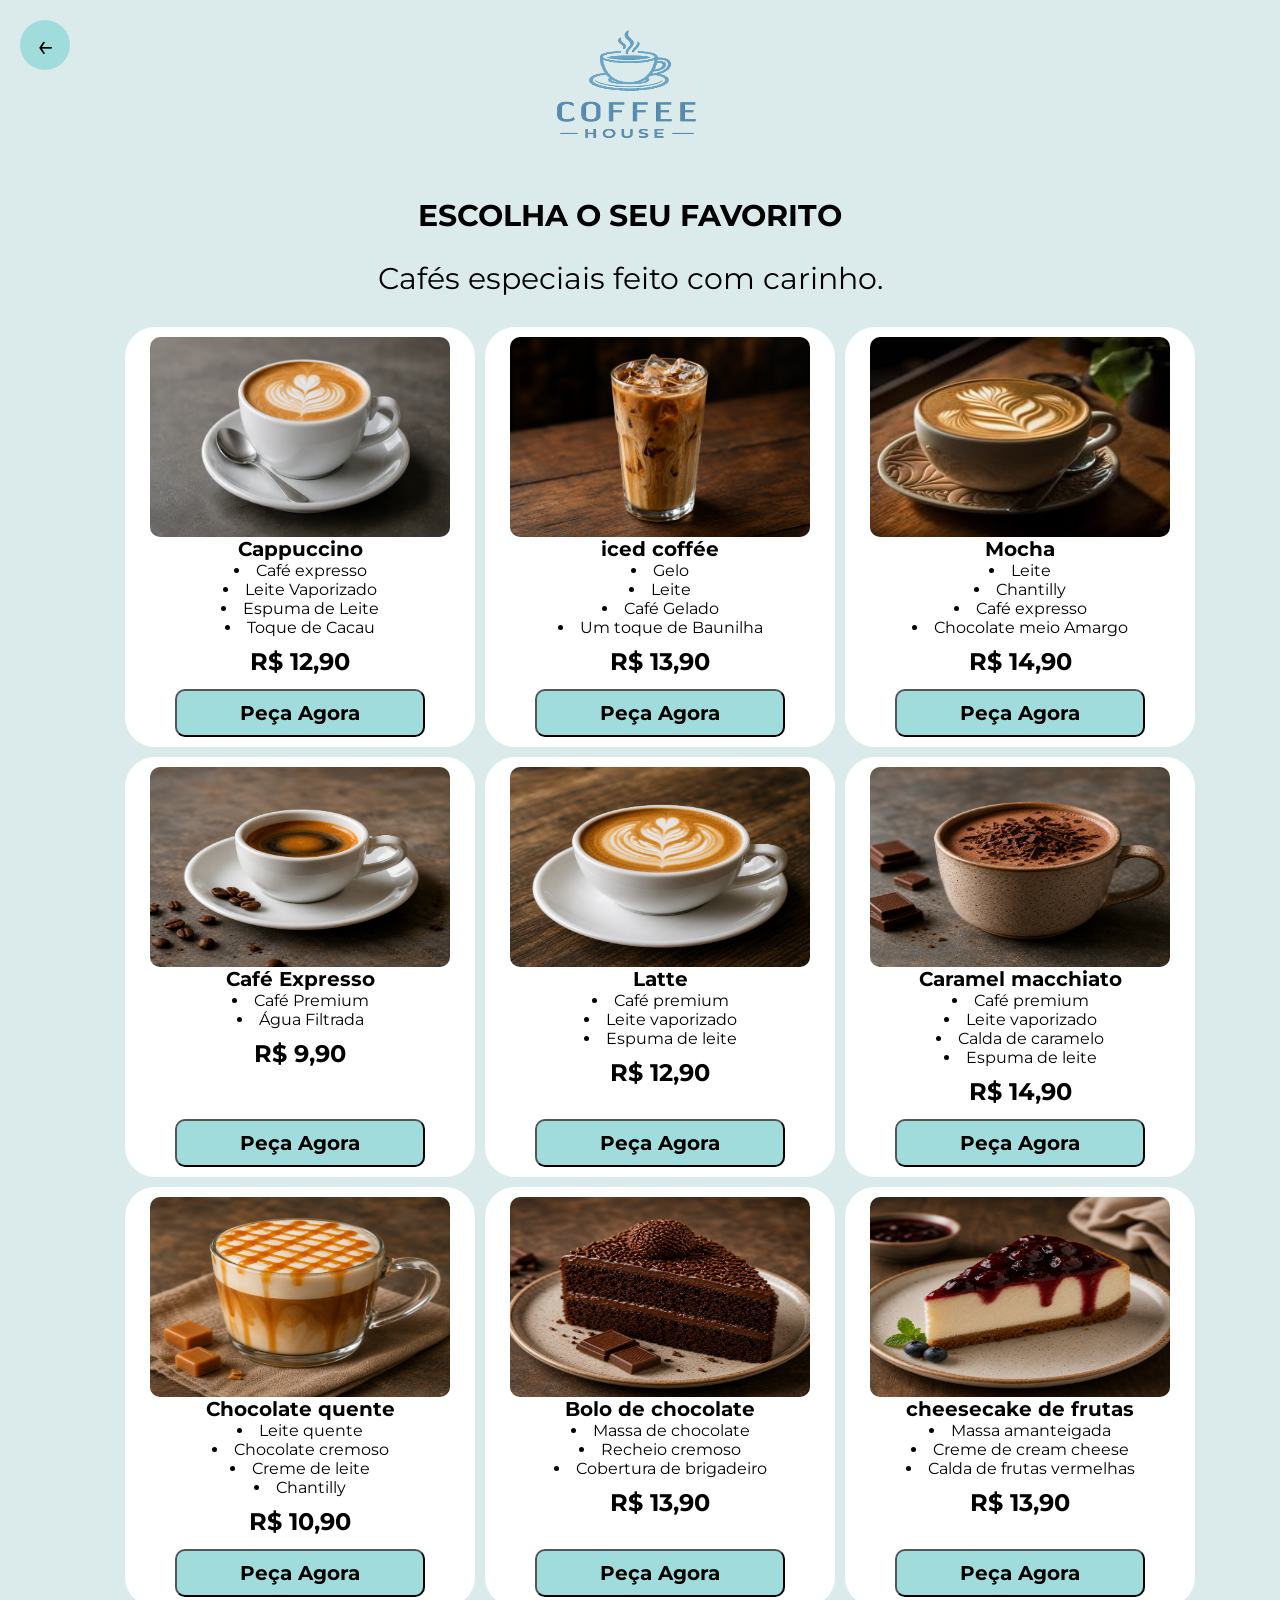
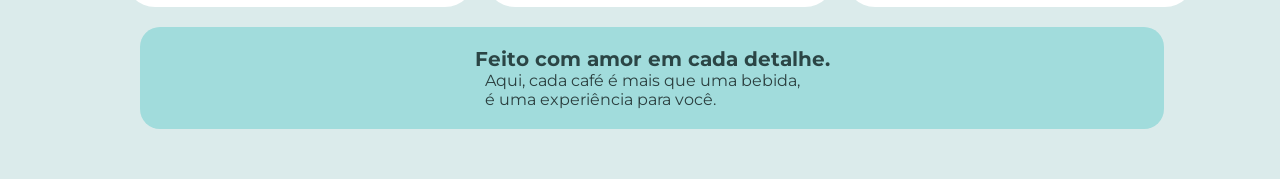
==== cardapio.html @ e8598930 "projeto coffe house" ====
<!DOCTYPE html>
<html lang="pt-br">
<head>
    <meta charset="UTF-8">
    <meta name="viewport" content="width=device-width, initial-scale=1.0">
    <link rel="preconnect" href="https://fonts.googleapis.com">
    <link rel="preconnect" href="https://fonts.gstatic.com" crossorigin>
    <link href="https://fonts.googleapis.com/css2?family=Montserrat:ital,wght@0,100..900;1,100..900&display=swap" rel="stylesheet">
    <link rel="stylesheet" href="styles.css">
    <title>cardapio</title>
</head>
<body class="container">
   
    <div class="inicio">
        <img src="assets/logo.png" alt="logo-image" class="image-logo">
        <h1>ESCOLHA O SEU FAVORITO</h1>
        <p>Cafés especiais feito com carinho.</p>
    </div>

    
    
<main class="cardapio-container">

    <section class="cards-cardapio">
      
        <div class="card-cardapio">
            <img src="assets/card1.png" alt="cafe-image">
            <h1>Cappuccino </h1>
          
            <ul>
              <li>Café expresso</li>
              <li>Leite Vaporizado</li>
              <li>Espuma de Leite</li>
              <li>Toque de Cacau</li>
            </ul>
        
           
            <h2>R$ 12,90</h2>
            <button>Peça Agora</button>
        </div>
   
         <div class="card-cardapio">
             <img src="assets/card2.png" alt="cafe-image">
               
              <h1>iced coffée</h1>
              
           <ul>
              <li>Gelo</li>
              <li>Leite</li>
              <li>Café Gelado</li>
              <li>Um toque de Baunilha</li>
           </ul>
              
              <h2>R$ 13,90</h2>
              <button>Peça Agora</button>

         </div>
   
          <div class="card-cardapio">
              <img src="assets/card3.jpg" alt="cafe-image">

              <h1>Mocha</h1>
        
           <ul>  
              <li>Leite</li>
              <li>Chantilly</li>
              <li>Café expresso</li>
              <li>Chocolate meio Amargo</li>
           </ul>  
              
              <h2>R$ 14,90</h2>
              <button>Peça Agora</button>
            
        </div>
   
        <div class="card-cardapio">
          <img src="assets/expresso.png" alt="cafe-image">
          <h1>Café Expresso</h1>

         <ul>
          <li>Café Premium</li>
          <li>Água Filtrada</li>
         </ul> 
         
         <h2>R$ 9,90</h2>
         <button>Peça Agora</button>
        </div>
   
         <div class="card-cardapio">
            <img src="assets/latte.png" alt="cafe-image">
            <h1>Latte</h1>
        <ul>
            <li>Café premium</li>
            <li>Leite vaporizado</li>
            <li>Espuma de leite</li>
        </ul>
            <h2>R$ 12,90</h2>
            <button>Peça Agora</button>
         </div>
    
        <div class="card-cardapio">
            <img src="assets/chocolate.png" alt="cafe-image">
            <h1>Caramel macchiato</h1>
        <ul>
            <li>Café premium</li>
            <li>Leite vaporizado</li>
            <li>Calda de caramelo</li>
            <li>Espuma de leite</li>
        </ul>
           
        <h2>R$ 14,90</h2>
            <button>Peça Agora</button>
        </div>
    
        <div class="card-cardapio">
            <img src="assets/caramel.png" alt="cafe-image">
            <h1>Chocolate quente</h1>
         <ul>
           <li>Leite quente</li>
           <li>Chocolate cremoso</li>
           <li>Creme de leite</li>
           <li>Chantilly</li>
        </ul>
           
        <h2>R$ 10,90</h2>
           <button>Peça Agora</button>
        </div>

         <div class="card-cardapio">
            <img src="assets/bolo.png" alt="bolo-image">
            <h1>Bolo de chocolate</h1>
         <ul>
           <li>Massa de chocolate</li>
           <li>Recheio cremoso</li>
           <li>Cobertura de brigadeiro</li>
        </ul>
          
        <h2>R$ 13,90</h2>
           <button>Peça Agora</button>
        </div>
    
         <div class="card-cardapio">
            <img src="assets/cheesecake.png" alt="bolo-image">
            <h1>cheesecake de frutas</h1>
        <ul>
            <li>Massa amanteigada</li>
            <li>Creme de cream cheese</li>
            <li>Calda de frutas vermelhas</li>
        </ul>
            <h2>R$ 13,90</h2>
            <button>Peça Agora</button>
         </div>
    
    </section>

</main>

<footer class="footer">

    <div class="final">
        <h1>Feito com amor em cada detalhe.</h1>
        <p>Aqui, cada café é mais que uma bebida,<br>é uma experiência para você.</p>
    </div>

</footer>

<a href="index.html" class="voltar">
   ←
</a>
</body>
</html>
---- styles.css ----
*{
    margin:0;
    padding: 0;
    box-sizing: border-box;
    font-family: "Montserrat", sans-serif;
}
  

body{
    background:rgb(219, 235, 235);
   animation: aparecer 0.5s ease;
}

@keyframes aparecer{
 from{
    opacity: 0;
 }

 to{
    opacity: 1;
}
}

  .card{
    display: flex;
    gap:700px;
    border-radius: none;
    background-color: white;
    max-height:100px;
    padding:-100px;
    position: relative;
    align-items: flex-start;
    overflow: visible;
  }

.logo{
    width: 220px;
    height: 220px;
    margin-top: -50px;
    margin-left: 20px;
}

.menu{
    display: flex;
    list-style: none;
    gap: 40px;
    margin-top: 50px;
    font-size: 20px;
    
}

.card a{
    text-decoration: none;
    color:black;
}

.card a{
    color: black;
}

.card a:hover{
    color: rgb(169, 107, 107);
}

.banner-inicio{
    width: 100%;
    height: 600px;

}

.text{
    position: absolute;
    top: 200px;
    left: 100px;
    max-width: 520px;
}


.cards h1{
    font-size: 80px;
    color: white;
}

.cards p{
    font-size: 30px;
    color:white;
}

.cards button{
    margin-top: 30px;
    margin-left: -10px;
    padding: 20px;
    border-radius: 10px;
    font-size: 20px;
    background: rgb(161, 220, 220);
    color: black;
    font-weight: bolder;
    cursor: pointer;
    transition: 0.3s;
    
}


.cards button:hover{
    background:  rgb(41, 129, 129);
    
}

.cafe-cards img{
    width: 300px;
    height: 200px;
    border-radius: 10px;
}

.cafe-cards{
     display:flex;
    justify-content: center;
    align-items: center;
    gap: 80px;
    background: rgb(219, 235, 235); 
    padding: 40px;

}

.cafe-card{
    border-radius: 30px;
    background: white;
    padding: 40px;
    margin-top: 20px;
   display: grid;
   text-align: center;
}

.cafe-card li{
list-style-position: inside;
text-align: center;
}

.cafe-card h2{
    margin-top:10px;
}

.cafe-card button{
    margin-top:20px;
    border-radius:10px;
    padding: 10px;
    font-size: 20px;
    font-weight: bolder;
    background:rgb(161, 220, 220) ;
    cursor: pointer;
}

.cafe-card button{
 background:rgb(161, 220, 220) ;
}

.cafe-card button:hover{
    background: rgb(91, 133, 133) ;
}

.titulo-cardapio{
    display: grid;
    justify-content: center;
    align-items: center;
    background:  rgb(219, 235, 235);
   
}


.titulo-cardapio h1{
    margin-left:-20px;
    margin-top: 30px;
    font-size: 40px;
    text-align: center;
   
}

.titulo-cardapio img{
    width: 40px;
    height:40px;
    margin-left: 45%;
   
}


.sobre{
    display:grid;
    justify-content: start;
    margin-top: 60px;
    margin-left:120px;
    position: relative;
    
}

.sobre-img{
    width: 510px;
    height: 400px;
    margin-left:900px;
    margin-top:-400px;
    position: absolute;

}

.sobre h1{
    font-size:18px;
    color: rgb(91, 133, 133);
    
}

.sobre h2{
    font-size:40px;
    margin-top:20px;
}


.sobre p{
    margin-top:30px;
    font-size: 20px;
    
}

.sobre button{
    margin-top:40px;
    max-width: 200px;
    padding: 13px;
    border-radius: 10px;
    font-size: 20px;
    font-weight:bolder;
    background: rgb(161, 220, 220);
}


.sobre button:hover{
    background:rgb(91, 133, 133) ;
}



.rodape{
   width: 100%;
   background:rgb(161, 220, 220) ;
   padding: 10px;
   text-align: center;
   color: white;
   margin-top: 20px;
}



.text-image img{
    width: 200px;
    height: 200px;
    margin-top: -140px;
    margin-left: 90px;
}

.text-image p{
    margin-top: -70px;
    margin-left: 90px;
}



.inicio{
    display:grid;
    justify-content: center;
    align-items: center;
    margin-top: -50px;
}



.image-logo{
    width:300px;
    height: 300px;
    margin-left: 80px;
   
}

.inicio h1{
     font-size: 30px;
     margin-top:-70px;
     margin-left: 20px;
}

.inicio p{
    font-size: 30px;
    margin-left:-20px;
    margin-top: 10px;
    
}

.cards-cardapio{
    display: grid;
    grid-template-columns: repeat(3 , 1fr);
    justify-content: center;
    align-items: center;
    gap: 10px;
    padding: 0 100px;
    margin-top: 30px;
    margin-left: 40px;
}

.card-cardapio{
    background: white;
    padding: 10px;
    width: 350px;
    height: 420px;
    border-radius: 30px;
    display: flex;
    flex-direction: column;
    align-items: center;
    text-align: center;
}


.card-cardapio img{
    width: 300px;
    height: 200px;
    border-radius: 10px;
    margin-left: 0;
}

.card-cardapio h1{
    font-size: 20px;
    margin-left: 0;
}

.card-cardapio li{
    margin-left: 0;
    list-style-position: inside;
}

.card-cardapio button{
    margin-top: auto;
    padding: 10px;
    width: 250px;
    font-size: 20px;
    border-radius: 10px;
    font-weight: bolder;
    background: rgb(161, 220, 220);
    cursor: pointer;
}

.card-cardapio h2{
   margin-top: 10px;
}

.card-cardapio button:hover{
   background:  rgb(91, 133, 133);

}

.final h1{
    color: rgb(43, 69, 69);
    font-size: 20px;
}

.final p{
    color: rgb(43, 63, 63);
    margin-left: 10px;
}

.final img{
    width: 100px;
    height: 100px;
    
}


.footer{
    display: flex;
    justify-content: center;
    gap: 250px;
    background: rgb(161, 220, 220);
    margin-top: 20px;
    margin-left: 140px;
    border-radius: 20px;
    padding: 20px;
    width: 80%;
    
}


#menu-toggle{
   display:none;
}

.btn-menu{
   display:none;
   font-size:32px;
   cursor:pointer;
   z-index: 1000;
}

@media (max-width: 1024px){
    .card{ gap: 120px; }
    .text{ left: 50px; top: 170px; }
    .cards h1{ font-size: 60px; }
    .cards p{ font-size: 22px; }
    .titulo-cardapio{margin-left: 15px;}

    .cafe-cards{ gap: 30px; padding: 20px; flex-wrap: wrap; }
    .sobre{ margin-left: 40px; }
    .sobre-img{ margin-left: 600px; }

    .contato{ margin-left: 0; flex-direction: column; align-items: flex-start; gap: 10px; }
    .rodape{ margin-left: 0; }
}

@media (max-width: 700px){
    
    .card{ 
        gap: 10px;
        justify-content: space-between;
        padding: 10px;
    }
    .logo{ width: 120px; height: 120px; margin-top: -10px; margin-left: 0; }

    

    .text{ position: absolute; left: 20px; top: 140px; }
    .cards h1{ font-size: 40px; }
    .cards p{ font-size: 18px; }
    .cards button{ padding: 14px; font-size: 16px; margin-left: 0; }


    
    .sobre{ margin-left: 20px; margin-top: 30px; }
    .sobre-img{ 
        position: relative;
        width: 100%;
        height: auto;
        margin-left: 0;
        margin-top: 20px;
        display: block;
    }
    .sobre h2{ font-size: 28px; }
    .sobre p{ font-size: 18px; }


    .cafe-cards{ flex-direction: column; gap: 20px; }
    .cafe-card{ width: 100%; max-width: 420px; margin: 0 auto; }
    .cafe-cards img{ width: 100%; height: auto; }

   
    .contatos{ padding: 30px 15px; }
    .contato{ align-items: flex-start; }
    .text-image img{ margin-left: 0; margin-top: 10px; }
    .text-image p{ margin-left: 0; margin-top: -20px; }
    .rodape{ text-align: center; }

   
    .cards-cardapio{
        grid-template-columns: 1fr;
        padding: 0 15px;
        margin-left: 0;
        gap: 20px;
    }
    .card-cardapio{ width: 100%; height: auto; }
    .card-cardapio img{ width: 100%; height: auto; }
    .card-cardapio button{ width: 100%; max-width: 320px; }
    .card-cardapio h1{font-size: 30px;}

    .footer{ 
        margin-left: 29px;
        width: 90%;
        gap: 20px;
        flex-direction: column;
        text-align: center;
    }
    .image-logo{ margin-left: 80px; width: 200px; height: 200px; }
    .inicio{ margin-top: -20px; }
    .inicio h1{ margin-left: 0; font-size: 26px; }
    .inicio p{ margin-left: 20px; font-size: 20px; }

.menu{
   display:none;
   flex-direction:column;
   justify-content:center;
   align-items:center;
   gap:30px;
   margin-top: 20px;

   position:fixed;
   top:0;
   left:0;

   width:100%;
   height:100vh;

   background:rgb(161, 220, 220);

   z-index:999;
}

#menu-toggle:checked ~ .menu{
   display:flex;
}

.btn-menu{
   display:block;
   position:relative;
   z-index:1000;
}

.menu a{
   font-size:30px;
}
}

.scroll-top{
    position: fixed;
    bottom: 20px;
    right: 20px;

    background: rgb(43, 63, 63);
    color: black;

    width: 50px;
    height: 50px;

    border-radius: 50%;

    display: flex;
    justify-content: center;
    align-items: center;

    text-decoration: none;
    font-size: 30px;

    z-index: 1000;
     opacity:0;
    visibility:hidden;

    transition:0.3s;
}

.voltar{
    position: fixed;
    top: 20px;
    left: 20px;

    width: 50px;
    height: 50px;

    background: rgb(161, 220, 220);

    border-radius: 50%;

    display: flex;
    justify-content: center;
    align-items: center;

    text-decoration: none;
    font-size: 30px;
    color: black;

    z-index: 1000;

    transition: 0.3s;
}
.voltar:hover{
    background: rgb(91, 133, 133);
}
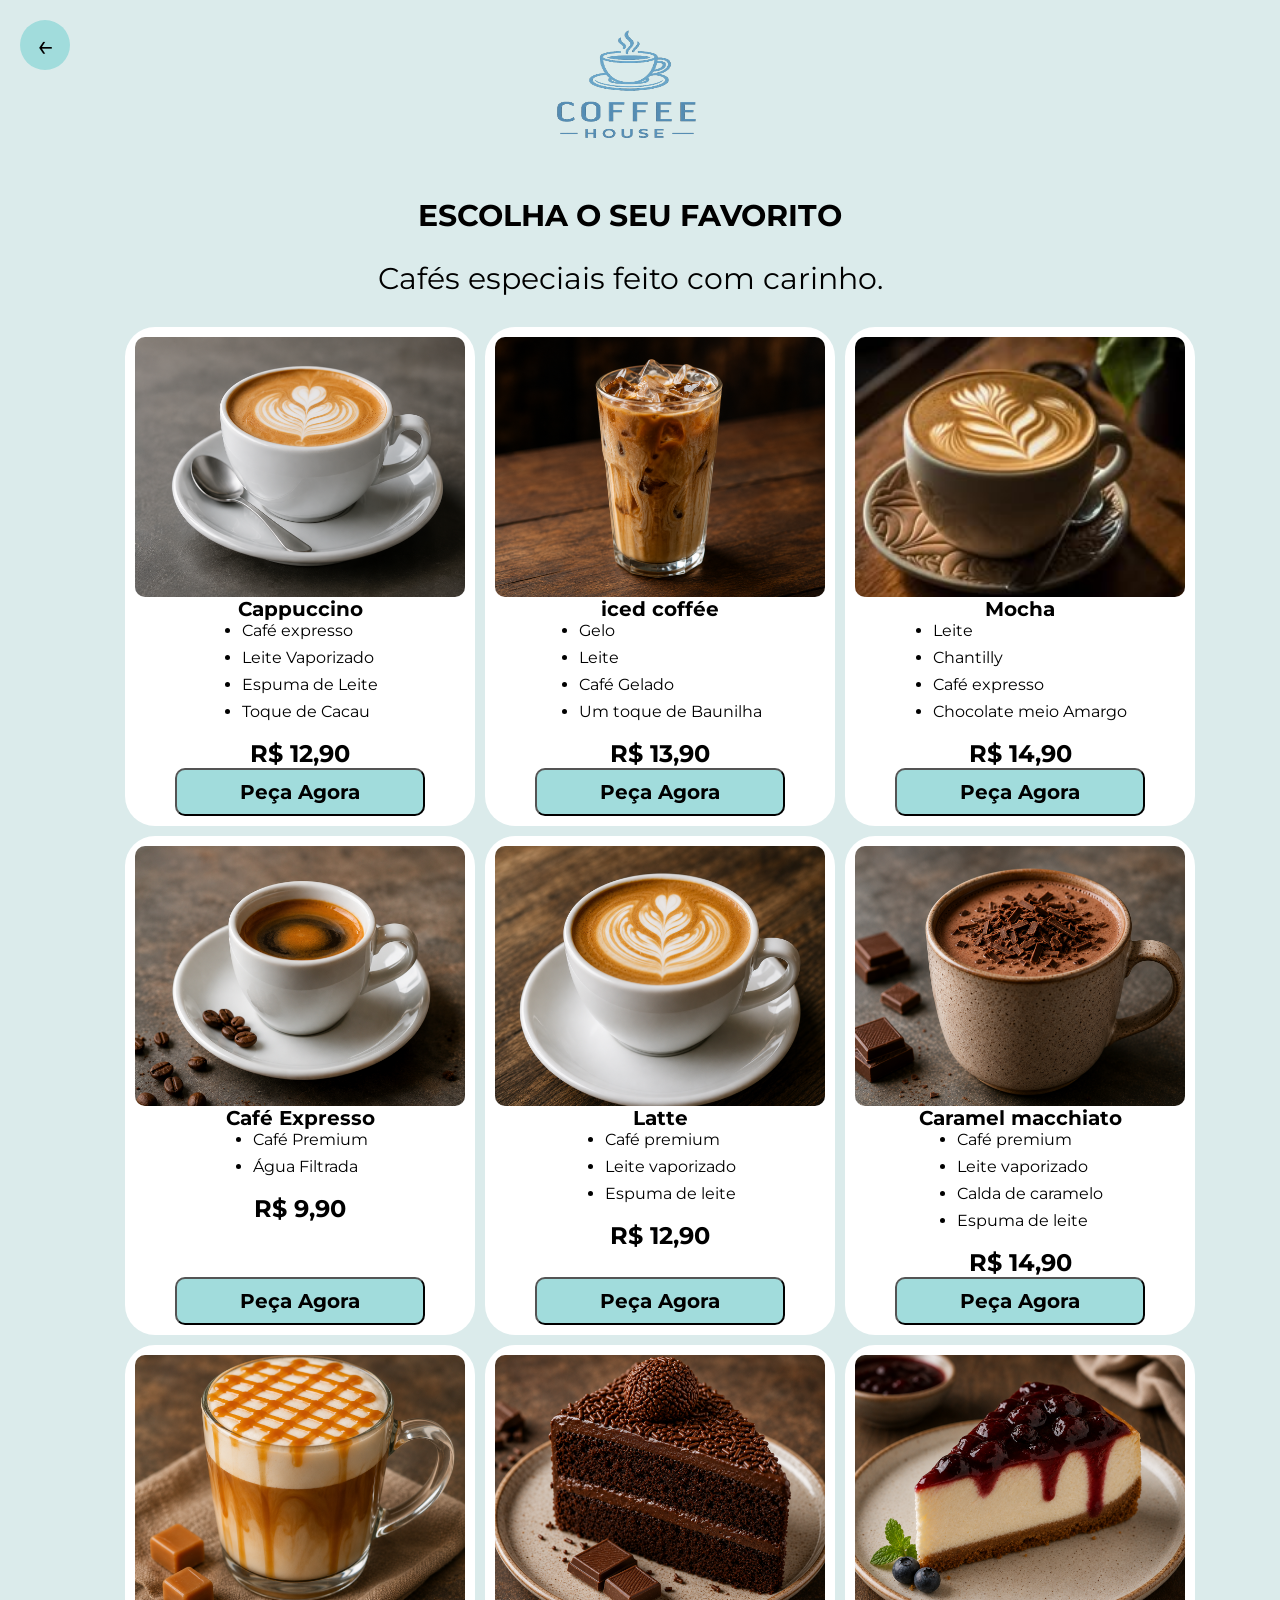
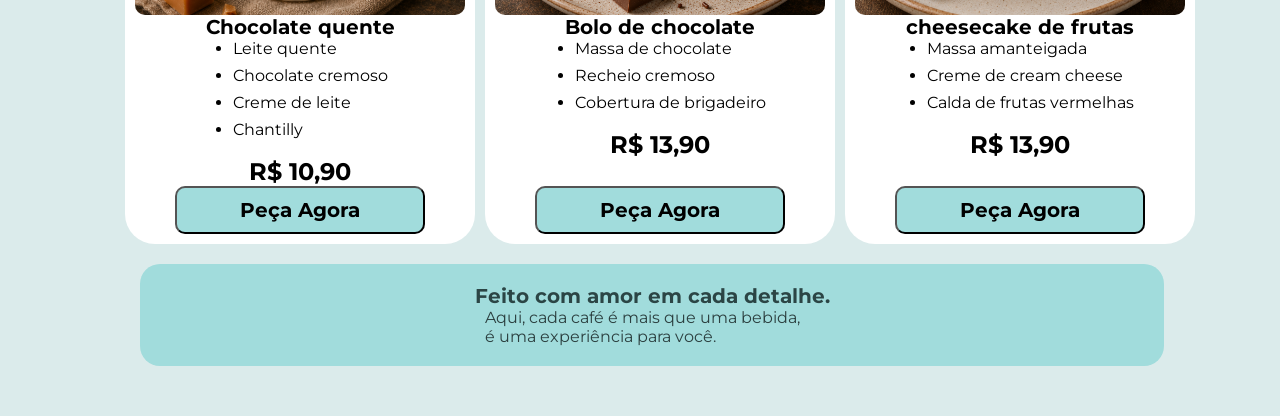
==== commit bb909a5b: "alteração imagens" ====
--- a/cardapio.html
+++ b/cardapio.html
@@ -17,9 +17,7 @@
         <p>Cafés especiais feito com carinho.</p>
     </div>
 
-    
-    
-<main class="cardapio-container">
+    <main >
 
     <section class="cards-cardapio">
       
@@ -34,7 +32,6 @@
               <li>Toque de Cacau</li>
             </ul>
         
-           
             <h2>R$ 12,90</h2>
             <button>Peça Agora</button>
         </div>
@@ -71,19 +68,18 @@
               <h2>R$ 14,90</h2>
               <button>Peça Agora</button>
             
-        </div>
+          </div>
    
         <div class="card-cardapio">
-          <img src="assets/expresso.png" alt="cafe-image">
-          <h1>Café Expresso</h1>
+           <img src="assets/expresso.png" alt="cafe-image">
+           <h1>Café Expresso</h1>
 
-         <ul>
-          <li>Café Premium</li>
-          <li>Água Filtrada</li>
-         </ul> 
-         
-         <h2>R$ 9,90</h2>
-         <button>Peça Agora</button>
+           <ul>
+             <li>Café Premium</li>
+             <li>Água Filtrada</li>
+           </ul> 
+          <h2>R$ 9,90</h2>
+          <button>Peça Agora</button>
         </div>
    
          <div class="card-cardapio">
@@ -101,7 +97,8 @@
         <div class="card-cardapio">
             <img src="assets/chocolate.png" alt="cafe-image">
             <h1>Caramel macchiato</h1>
-        <ul>
+        
+         <ul>
             <li>Café premium</li>
             <li>Leite vaporizado</li>
             <li>Calda de caramelo</li>
@@ -155,16 +152,16 @@
 
 </main>
 
-<footer class="footer">
+ <footer class="footer">
 
     <div class="final">
         <h1>Feito com amor em cada detalhe.</h1>
         <p>Aqui, cada café é mais que uma bebida,<br>é uma experiência para você.</p>
     </div>
 
-</footer>
+ </footer>
 
-<a href="index.html" class="voltar">
+ <a href="index.html" class="voltar">
    ←
 </a>
 </body>
--- a/styles.css
+++ b/styles.css
@@ -5,23 +5,25 @@
     font-family: "Montserrat", sans-serif;
 }
   
-
+html{
+    scroll-behavior: smooth;
+}
 body{
     background:rgb(219, 235, 235);
    animation: aparecer 0.5s ease;
 }
 
 @keyframes aparecer{
- from{
-    opacity: 0;
- }
-
- to{
-    opacity: 1;
-}
-}
-
-  .card{
+    from{
+       opacity: 0;
+    }
+
+   to{
+       opacity: 1;
+   }
+}
+
+.card{
     display: flex;
     gap:700px;
     border-radius: none;
@@ -31,7 +33,7 @@
     position: relative;
     align-items: flex-start;
     overflow: visible;
-  }
+}
 
 .logo{
     width: 220px;
@@ -64,7 +66,9 @@
 
 .banner-inicio{
     width: 100%;
-    height: 600px;
+    height:600px;
+    object-fit: cover;
+    object-position: center;
 
 }
 
@@ -75,7 +79,6 @@
     max-width: 520px;
 }
 
-
 .cards h1{
     font-size: 80px;
     color: white;
@@ -100,7 +103,6 @@
     
 }
 
-
 .cards button:hover{
     background:  rgb(41, 129, 129);
     
@@ -110,6 +112,7 @@
     width: 300px;
     height: 200px;
     border-radius: 10px;
+    object-fit: cover;
 }
 
 .cafe-cards{
@@ -121,19 +124,26 @@
     padding: 40px;
 
 }
-
 .cafe-card{
     border-radius: 30px;
     background: white;
     padding: 40px;
     margin-top: 20px;
-   display: grid;
-   text-align: center;
-}
-
-.cafe-card li{
-list-style-position: inside;
-text-align: center;
+    display: grid;
+    text-align: center;
+    
+}
+
+.cafe-card ul {
+   width: fit-content;
+   margin: 0 auto;
+   text-align: left;
+   padding-left: 20px;
+}
+
+.cafe-card li {
+   margin-bottom: 10px;
+   
 }
 
 .cafe-card h2{
@@ -165,7 +175,6 @@
     background:  rgb(219, 235, 235);
    
 }
-
 
 .titulo-cardapio h1{
     margin-left:-20px;
@@ -182,14 +191,12 @@
    
 }
 
-
 .sobre{
     display:grid;
     justify-content: start;
     margin-top: 60px;
     margin-left:120px;
     position: relative;
-    
 }
 
 .sobre-img{
@@ -198,13 +205,11 @@
     margin-left:900px;
     margin-top:-400px;
     position: absolute;
-
 }
 
 .sobre h1{
     font-size:18px;
     color: rgb(91, 133, 133);
-    
 }
 
 .sobre h2{
@@ -212,11 +217,9 @@
     margin-top:20px;
 }
 
-
 .sobre p{
     margin-top:30px;
     font-size: 20px;
-    
 }
 
 .sobre button{
@@ -229,12 +232,9 @@
     background: rgb(161, 220, 220);
 }
 
-
 .sobre button:hover{
     background:rgb(91, 133, 133) ;
 }
-
-
 
 .rodape{
    width: 100%;
@@ -245,8 +245,6 @@
    margin-top: 20px;
 }
 
-
-
 .text-image img{
     width: 200px;
     height: 200px;
@@ -259,16 +257,12 @@
     margin-left: 90px;
 }
 
-
-
 .inicio{
     display:grid;
     justify-content: center;
     align-items: center;
     margin-top: -50px;
 }
-
-
 
 .image-logo{
     width:300px;
@@ -299,26 +293,28 @@
     padding: 0 100px;
     margin-top: 30px;
     margin-left: 40px;
+    align-items: stretch;
 }
 
 .card-cardapio{
     background: white;
     padding: 10px;
     width: 350px;
-    height: 420px;
     border-radius: 30px;
     display: flex;
     flex-direction: column;
     align-items: center;
     text-align: center;
-}
-
+    
+    justify-content: space-between;
+}
 
 .card-cardapio img{
-    width: 300px;
-    height: 200px;
+    width: 100%;
+    height: 260px;
     border-radius: 10px;
     margin-left: 0;
+    object-fit: cover;
 }
 
 .card-cardapio h1{
@@ -326,10 +322,17 @@
     margin-left: 0;
 }
 
+.card-cardapio ul{
+    width: fit-content;
+    margin: 0 auto;
+    padding-left: 20px;
+    text-align: left;
+}
+
 .card-cardapio li{
-    margin-left: 0;
-    list-style-position: inside;
-}
+    margin-bottom: 8px;
+}
+
 
 .card-cardapio button{
     margin-top: auto;
@@ -378,9 +381,7 @@
     border-radius: 20px;
     padding: 20px;
     width: 80%;
-    
-}
-
+}
 
 #menu-toggle{
    display:none;
@@ -409,6 +410,13 @@
 }
 
 @media (max-width: 700px){
+
+    .banner-inicio {
+    width: 100%;
+    height: 450px;
+    object-fit: cover;
+    object-position: center;
+}
     
     .card{ 
         gap: 10px;
@@ -417,15 +425,13 @@
     }
     .logo{ width: 120px; height: 120px; margin-top: -10px; margin-left: 0; }
 
-    
-
     .text{ position: absolute; left: 20px; top: 140px; }
+    .text p{ max-width: 190px; line-height: 1.5;font-size: 14px;}
+    .text h1{font-size: 60px; }
     .cards h1{ font-size: 40px; }
     .cards p{ font-size: 18px; }
     .cards button{ padding: 14px; font-size: 16px; margin-left: 0; }
 
-
-    
     .sobre{ margin-left: 20px; margin-top: 30px; }
     .sobre-img{ 
         position: relative;
@@ -438,19 +444,17 @@
     .sobre h2{ font-size: 28px; }
     .sobre p{ font-size: 18px; }
 
-
     .cafe-cards{ flex-direction: column; gap: 20px; }
     .cafe-card{ width: 100%; max-width: 420px; margin: 0 auto; }
     .cafe-cards img{ width: 100%; height: auto; }
 
-   
     .contatos{ padding: 30px 15px; }
     .contato{ align-items: flex-start; }
     .text-image img{ margin-left: 0; margin-top: 10px; }
-    .text-image p{ margin-left: 0; margin-top: -20px; }
+    .text-image p{ margin-left: 0; margin-top: -20px;}
+    
     .rodape{ text-align: center; }
 
-   
     .cards-cardapio{
         grid-template-columns: 1fr;
         padding: 0 15px;
@@ -461,6 +465,7 @@
     .card-cardapio img{ width: 100%; height: auto; }
     .card-cardapio button{ width: 100%; max-width: 320px; }
     .card-cardapio h1{font-size: 30px;}
+    .titulo-cardapio h1{font-size: 32px;}
 
     .footer{ 
         margin-left: 29px;
